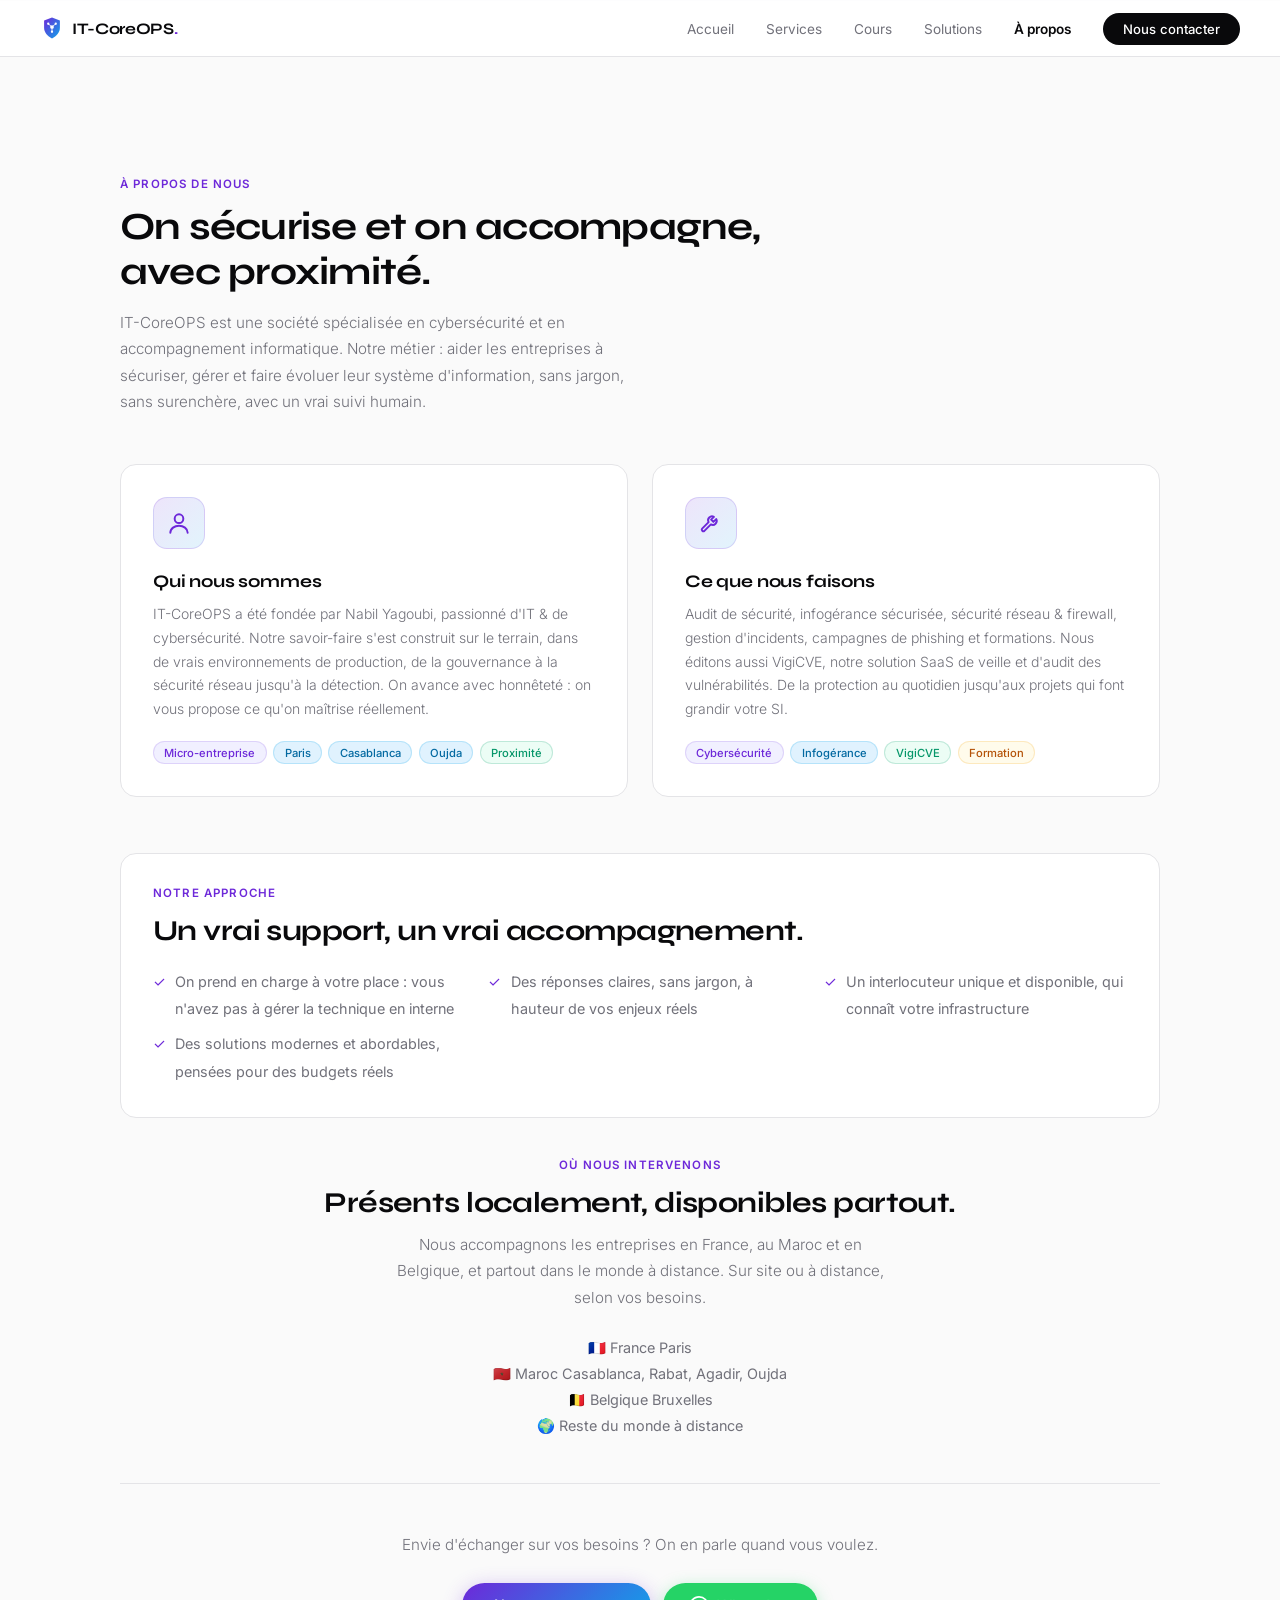
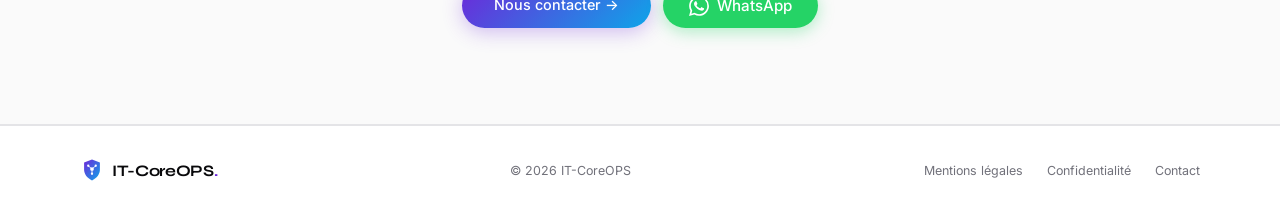
==== a-propos.html @ ca96efc7 "Icônes SVG cohérentes sur Services, Cours et À propos (fin des emojis) Co-Authored-By: Claude Opus 4" ====
<!DOCTYPE html>
<html lang="fr">
<head>
  <meta charset="UTF-8" />
  <meta name="viewport" content="width=device-width, initial-scale=1.0" />
  <title>À propos : qui sommes-nous | IT-CoreOPS</title>
  <meta name="description" content="IT-CoreOPS : société de cybersécurité et d'accompagnement IT fondée par Nabil Yagoubi. Audit, infogérance, sécurité réseau, VigiCVE et formations, en France, au Maroc et partout dans le monde." />
    <link rel="icon" type="image/svg+xml" href="favicon.svg" />
  <link rel="canonical" href="https://it-coreops.com/a-propos.html" />
  <meta name="robots" content="index, follow" />
  <meta property="og:type" content="website" />
  <meta property="og:site_name" content="IT-CoreOPS" />
  <meta property="og:locale" content="fr_FR" />
  <meta property="og:url" content="https://it-coreops.com/a-propos.html" />
  <meta property="og:title" content="À propos : qui sommes-nous | IT-CoreOPS" />
  <meta property="og:description" content="Société de cybersécurité et d'accompagnement IT : audit, infogérance, sécurité réseau, VigiCVE et formations. Un vrai support, avec proximité." />
  <meta property="og:image" content="https://it-coreops.com/og-image.png" />
  <meta property="og:image:width" content="1200" />
  <meta property="og:image:height" content="630" />
  <meta name="twitter:card" content="summary_large_image" />
  <meta name="twitter:title" content="À propos : qui sommes-nous | IT-CoreOPS" />
  <meta name="twitter:description" content="Société de cybersécurité et d'accompagnement IT : audit, infogérance, sécurité réseau, VigiCVE et formations. Un vrai support, avec proximité." />
  <meta name="twitter:image" content="https://it-coreops.com/og-image.png" />
  <link rel="preconnect" href="https://fonts.googleapis.com" />
  <link rel="preconnect" href="https://fonts.gstatic.com" crossorigin />
  <link href="https://fonts.googleapis.com/css2?family=Syne:wght@600;700;800&family=Inter:ital,wght@0,300;0,400;0,500;0,600;1,300&display=swap" rel="stylesheet" />
  <style>
    *, *::before, *::after { box-sizing: border-box; margin: 0; padding: 0; }

    :root {
      --white: #FFFFFF;
      --black: #09090B;
      --violet: #6D28D9;
      --violet-l: #7C3AED;
      --sky: #0EA5E9;
      --lavender: #F1F0FF;
      --surface: #FAFAFA;
      --border: #E4E4E7;
      --muted: #71717A;
      --dark: #18181B;
      --grad: linear-gradient(135deg, #6D28D9 0%, #0EA5E9 100%);
      --syne: 'Syne', sans-serif;
      --inter: 'Inter', sans-serif;
    }

    html { scroll-behavior: smooth; }

    body {
      font-family: var(--inter);
      background: var(--white);
      color: var(--black);
      overflow-x: hidden;
    }

    /* ─── NAV ─── */
    nav {
      position: fixed; top: 0; left: 0; right: 0; z-index: 100;
      display: flex; align-items: center; justify-content: space-between;
      padding: 1rem 2.5rem;
      background: rgba(255,255,255,0.88);
      backdrop-filter: blur(16px);
      border-bottom: 1px solid var(--border);
    }
    .logo {
      font-family: var(--syne); font-size: 1rem; font-weight: 700;
      color: var(--black); letter-spacing: -0.02em; text-decoration: none;
    }
    .logo-dot { color: var(--violet); }
    .nav-links { list-style: none; display: flex; align-items: center; gap: 2rem; }
    .nav-links a {
      font-size: 0.85rem; color: var(--muted); text-decoration: none; transition: color .2s;
    }
    .nav-links a:hover { color: var(--black); }
    .nav-btn {
      font-size: 0.82rem !important; font-weight: 500 !important;
      color: var(--white) !important; background: var(--black);
      padding: .5rem 1.25rem; border-radius: 100px; transition: opacity .2s !important;
    }
    .nav-btn:hover { opacity: .75; }

    /* ─── HERO ─── */
    .hero {
      position: relative; min-height: 100vh;
      display: flex; flex-direction: column;
      align-items: center; justify-content: center;
      text-align: center;
      padding: 9rem 2rem 5rem;
      overflow: hidden;
    }
    .blob {
      position: absolute; border-radius: 50%;
      filter: blur(90px); opacity: .10; pointer-events: none;
    }
    .blob-1 { width:650px;height:650px;background:var(--violet);top:-120px;left:-160px;animation:d1 20s ease-in-out infinite alternate; }
    .blob-2 { width:500px;height:500px;background:var(--sky);bottom:-80px;right:-100px;animation:d2 24s ease-in-out infinite alternate; }
    @keyframes d1 { to { transform:translate(60px,40px); } }
    @keyframes d2 { to { transform:translate(-50px,-30px); } }

    .hero-tag {
      display: inline-flex; align-items: center; gap: .45rem;
      font-size: .78rem; font-weight: 500; color: var(--violet);
      background: var(--lavender); border: 1px solid rgba(109,40,217,.2);
      padding: .3rem .9rem; border-radius: 100px; margin-bottom: 2rem;
    }
    .tag-dot {
      width:6px;height:6px;border-radius:50%;background:var(--violet);
      animation: pulse 2s ease-in-out infinite;
    }
    @keyframes pulse { 0%,100%{transform:scale(1);opacity:1} 50%{transform:scale(.7);opacity:.5} }

    .hero h1 {
      font-family: var(--syne);
      font-size: clamp(2.6rem, 6vw, 5.2rem);
      font-weight: 800; line-height: 1.07; letter-spacing: -.035em;
      max-width: 900px; margin-bottom: 1.5rem;
    }
    .g { background: var(--grad); -webkit-background-clip:text; -webkit-text-fill-color:transparent; background-clip:text; }

    .hero-sub {
      font-size: 1.1rem; color: var(--muted); max-width: 54ch;
      line-height: 1.75; font-weight: 300; margin-bottom: 2.5rem;
    }
    .hero-actions { display:flex; gap:1rem; justify-content:center; flex-wrap:wrap; margin-bottom:3.5rem; }

    .btn-g {
      font-size:.9rem; font-weight:500; padding:.85rem 2rem;
      background:var(--grad); color:var(--white); border:none;
      border-radius:100px; text-decoration:none; cursor:pointer;
      transition:opacity .2s, transform .2s;
      box-shadow:0 4px 20px rgba(109,40,217,.3);
    }
    .btn-g:hover { opacity:.88; transform:translateY(-1px); }

    .btn-out {
      font-size:.9rem; font-weight:400; padding:.85rem 2rem;
      background:transparent; color:var(--black);
      border:1.5px solid var(--border); border-radius:100px;
      text-decoration:none; transition:border-color .2s, background .2s;
    }
    .btn-out:hover { border-color:#A1A1AA; background:var(--surface); }

    .flags {
      display:flex; gap:1.5rem; justify-content:center; flex-wrap:wrap;
      font-size:.82rem; color:var(--muted);
    }
    .flag-item { display:flex; align-items:center; gap:.4rem; }
    .flag-sep { color:var(--border); }

    /* ─── SECTION SHARED ─── */
    .section { max-width:1120px; margin:0 auto; padding:6rem 2.5rem; }
    .eyebrow {
      font-size:.72rem; font-weight:600; letter-spacing:.1em;
      text-transform:uppercase; color:var(--violet); margin-bottom:.9rem;
    }
    .section-h {
      font-family:var(--syne); font-size:clamp(1.8rem,3vw,2.6rem);
      font-weight:700; letter-spacing:-.02em; line-height:1.15; margin-bottom:1rem;
    }
    .section-sub {
      color:var(--muted); font-size:.95rem; line-height:1.75;
      font-weight:300; max-width:56ch; margin-bottom:3rem;
    }

    /* ─── SERVICES ─── */
    .services-bg { background:var(--surface); border-top:1px solid var(--border); border-bottom:1px solid var(--border); }

    .services-grid {
      display:grid; grid-template-columns:repeat(2,1fr); gap:1.5rem;
    }
    .scard {
      background:var(--white); border:1.5px solid var(--border);
      border-radius:16px; padding:2rem;
      transition:border-color .2s, box-shadow .2s, transform .2s;
      position:relative; overflow:hidden;
    }
    .scard::before {
      content:''; position:absolute; top:0;left:0;right:0; height:3px;
      background:var(--grad); transform:scaleX(0); transform-origin:left;
      transition:transform .3s ease;
    }
    .scard:hover { border-color:rgba(109,40,217,.25); box-shadow:0 8px 30px rgba(109,40,217,.07); transform:translateY(-3px); }
    .scard:hover::before { transform:scaleX(1); }

    .scard-icon { font-size:1.6rem; margin-bottom:1.25rem; }
    .scard-title { font-family:var(--syne); font-size:1.1rem; font-weight:700; margin-bottom:.65rem; letter-spacing:-.01em; }
    .scard-desc { font-size:.875rem; color:var(--muted); line-height:1.7; font-weight:300; margin-bottom:1.25rem; }
    .tag-row { display:flex; flex-wrap:wrap; gap:.4rem; }
    .stag {
      font-size:.7rem; font-weight:500; padding:.22rem .65rem;
      background:var(--lavender); color:var(--violet);
      border-radius:100px; border:1px solid rgba(109,40,217,.15);
    }
    .stag-sky { background:#E0F2FE; color:#0369A1; border-color:rgba(14,165,233,.2); }
    .stag-green { background:#ECFDF5; color:#059669; border-color:rgba(5,150,105,.2); }
    .stag-amber { background:#FFFBEB; color:#B45309; border-color:rgba(245,158,11,.2); }

    /* ─── IA ─── */
    .ia-bg { background:var(--black); color:var(--white); }

    .ia-inner {
      max-width:1120px; margin:0 auto; padding:6rem 2.5rem;
      display:grid; grid-template-columns:1fr 1fr; gap:5rem; align-items:center;
    }
    .ia-inner .eyebrow { color:var(--sky); }
    .ia-inner .section-h { color:var(--white); }
    .ia-inner .section-sub { color:#A1A1AA; margin-bottom:2rem; }

    .ia-pills { display:flex; flex-direction:column; gap:.75rem; }
    .ia-pill {
      display:flex; align-items:flex-start; gap:.9rem;
      background:#111113; border:1px solid #27272A;
      border-radius:12px; padding:1rem 1.25rem;
      transition:border-color .2s;
    }
    .ia-pill:hover { border-color:#3F3F46; }
    .ia-pill-icon { font-size:1.1rem; flex-shrink:0; margin-top:.1rem; }
    .ia-pill-title { font-weight:500; font-size:.88rem; margin-bottom:.2rem; }
    .ia-pill-desc { font-size:.8rem; color:#71717A; line-height:1.6; }

    .ia-visual {
      background:#0D0D0F; border:1px solid #27272A;
      border-radius:16px; padding:1.5rem; position:relative; overflow:hidden;
    }
    .ia-visual::before {
      content:''; position:absolute;
      top:-60px; right:-60px; width:200px; height:200px;
      background:radial-gradient(circle, rgba(109,40,217,.3) 0%, transparent 70%);
    }
    .ia-bar { margin-bottom:1rem; }
    .ia-bar-label {
      display:flex; justify-content:space-between;
      font-size:.72rem; color:#71717A; margin-bottom:.4rem;
    }
    .ia-bar-label span:last-child { color:var(--sky); }
    .bar-track { height:5px; background:#27272A; border-radius:3px; overflow:hidden; }
    .bar-fill { height:100%; border-radius:3px; background:var(--grad); }
    .ia-stat-grid { display:grid; grid-template-columns:1fr 1fr; gap:.75rem; margin-top:1.5rem; }
    .ia-stat {
      background:#111113; border:1px solid #27272A;
      border-radius:10px; padding:.9rem 1rem; text-align:center;
    }
    .ia-stat-val {
      font-family:var(--syne); font-size:1.4rem; font-weight:700;
      background:var(--grad); -webkit-background-clip:text;
      -webkit-text-fill-color:transparent; background-clip:text;
    }
    .ia-stat-label { font-size:.72rem; color:#71717A; margin-top:.2rem; }

    /* ─── RÉALISATIONS ─── */
    .projects-grid { display:grid; grid-template-columns:repeat(3,1fr); gap:1.5rem; }

    .pcard {
      border:1.5px solid var(--border); border-radius:16px;
      overflow:hidden; transition:transform .2s, box-shadow .2s;
      background:var(--white);
    }
    .pcard:hover { transform:translateY(-4px); box-shadow:0 12px 40px rgba(0,0,0,.08); }

    .pcard-header {
      padding:1.75rem 1.75rem 1rem;
      display:flex; align-items:flex-start; justify-content:space-between;
    }
    .pcard-logo {
      width:44px; height:44px; border-radius:10px;
      display:flex; align-items:center; justify-content:center;
      font-size:1.2rem; font-weight:700; font-family:var(--syne);
    }
    .logo-vigicve { background:var(--grad); color:var(--white); }
    .logo-soon { background:var(--surface); color:var(--muted); font-size:.8rem; }

    .pcard-badge {
      font-size:.65rem; font-weight:600; letter-spacing:.05em;
      padding:.22rem .65rem; border-radius:100px; text-transform:uppercase;
    }
    .badge-live { background:#ECFDF5; color:#059669; border:1px solid rgba(5,150,105,.2); }
    .badge-soon { background:var(--surface); color:var(--muted); border:1px solid var(--border); }

    .pcard-body { padding:0 1.75rem 1.75rem; }
    .pcard-title { font-family:var(--syne); font-size:1.1rem; font-weight:700; margin-bottom:.5rem; letter-spacing:-.01em; }
    .pcard-desc { font-size:.85rem; color:var(--muted); line-height:1.7; font-weight:300; margin-bottom:1.25rem; }
    .pcard-tags { display:flex; flex-wrap:wrap; gap:.4rem; }

    .pcard-link {
      display:inline-flex; align-items:center; gap:.35rem;
      font-size:.82rem; font-weight:500; color:var(--violet);
      text-decoration:none; margin-top:1.25rem;
      transition:gap .2s;
    }
    .pcard-link:hover { gap:.6rem; }

    /* ─── CTA ─── */
    .cta-section { padding:7rem 2.5rem; text-align:center; }
    .cta-inner { max-width:580px; margin:0 auto; }
    .cta-inner .section-h { margin-bottom:1rem; }
    .cta-inner p { color:var(--muted); font-size:1rem; line-height:1.7; font-weight:300; margin-bottom:2.5rem; }
    .cta-email {
      display:inline-block; font-size:1rem; font-weight:500;
      color:var(--white); background:var(--black);
      padding:1rem 2.5rem; border-radius:100px; text-decoration:none;
      transition:opacity .2s, transform .2s;
      box-shadow:0 4px 24px rgba(0,0,0,.12);
    }
    .cta-email:hover { opacity:.82; transform:translateY(-2px); }
    .cta-note { margin-top:1rem; font-size:.78rem; color:var(--muted); }

    /* ─── FOOTER ─── */
    footer { border-top:1px solid var(--border); padding:2rem 2.5rem; }
    .footer-inner {
      max-width:1120px; margin:0 auto;
      display:flex; justify-content:space-between; align-items:center;
    }
    .footer-copy { font-size:.78rem; color:var(--muted); }
    .footer-right { display:flex; gap:1.5rem; }
    .footer-link { font-size:.78rem; color:var(--muted); text-decoration:none; transition:color .2s; }
    .footer-link:hover { color:var(--black); }

    /* ─── RESPONSIVE ─── */
    @media (max-width:960px) {
      .nav-links { display:none; }
      .services-grid { grid-template-columns:1fr; }
      .ia-inner { grid-template-columns:1fr; gap:3rem; }
      .projects-grid { grid-template-columns:1fr; }
    }
    @media (prefers-reduced-motion:reduce) {
      .blob,.tag-dot { animation:none; }
      .btn-g:hover,.cta-email:hover,.pcard:hover,.scard:hover { transform:none; }
    }
  </style>
  <link rel="stylesheet" href="ui.css" />
</head>
<body>

<!-- NAV -->
<nav>
  <a href="index.html" class="logo" style="display:inline-flex;align-items:center;gap:.5rem"><img src="logo.svg" alt="" width="24" height="24" style="display:block"/><span>IT-CoreOPS<span class="logo-dot">.</span></span></a>
  <ul class="nav-links">
    <li><a href="index.html">Accueil</a></li>
    <li><a href="services.html">Services</a></li>
    <li><a href="cours.html">Cours</a></li>
    <li><a href="solutions.html">Solutions</a></li>
    <li><a href="a-propos.html" class="active" style="color:var(--black);font-weight:600">À propos</a></li>
    <li><a href="index.html#contact" class="nav-btn">Nous contacter</a></li>
  </ul>
</nav>

<div class="services-bg" id="apropos" style="padding-top:5rem;min-height:calc(100vh - 200px)">
  <div class="section">
    <div class="eyebrow">À propos de nous</div>
    <h1 class="section-h">On sécurise et on accompagne,<br/>avec proximité.</h1>
    <p class="section-sub">
      IT-CoreOPS est une société spécialisée en cybersécurité et en accompagnement informatique. Notre métier : aider les entreprises à sécuriser, gérer et faire évoluer leur système d'information, sans jargon, sans surenchère, avec un vrai suivi humain.
    </p>

    <div class="services-grid">
      <div class="scard">
        <div class="scard-icon"><svg viewBox="0 0 24 24"><circle cx="12" cy="8" r="4"/><path d="M4 21c0-4 4-6.5 8-6.5s8 2.5 8 6.5"/></svg></div>
        <div class="scard-title">Qui nous sommes</div>
        <div class="scard-desc">IT-CoreOPS a été fondée par Nabil Yagoubi, passionné d'IT &amp; de cybersécurité. Notre savoir-faire s'est construit sur le terrain, dans de vrais environnements de production, de la gouvernance à la sécurité réseau jusqu'à la détection. On avance avec honnêteté : on vous propose ce qu'on maîtrise réellement.</div>
        <div class="tag-row">
          <span class="stag">Micro-entreprise</span>
          <span class="stag stag-sky">Paris</span>
          <span class="stag stag-sky">Casablanca</span>
          <span class="stag stag-sky">Oujda</span>
          <span class="stag stag-green">Proximité</span>
        </div>
      </div>

      <div class="scard">
        <div class="scard-icon"><svg viewBox="0 0 24 24"><path d="M14.7 6.3a3.6 3.6 0 0 0-4.9 4.9l-6 6a1.5 1.5 0 0 0 2.1 2.1l6-6a3.6 3.6 0 0 0 4.9-4.9l-2.6 2.6-2.1-2.1 2.6-2.6z"/></svg></div>
        <div class="scard-title">Ce que nous faisons</div>
        <div class="scard-desc">Audit de sécurité, infogérance sécurisée, sécurité réseau &amp; firewall, gestion d'incidents, campagnes de phishing et formations. Nous éditons aussi VigiCVE, notre solution SaaS de veille et d'audit des vulnérabilités. De la protection au quotidien jusqu'aux projets qui font grandir votre SI.</div>
        <div class="tag-row">
          <span class="stag">Cybersécurité</span>
          <span class="stag stag-sky">Infogérance</span>
          <span class="stag stag-green">VigiCVE</span>
          <span class="stag stag-amber">Formation</span>
        </div>
      </div>
    </div>

    <div style="margin-top:3.5rem;padding:2rem;border:1.5px solid var(--border);border-radius:16px;background:var(--white)">
      <div class="eyebrow">Notre approche</div>
      <h2 class="section-h" style="font-size:clamp(1.4rem,2.4vw,1.8rem);margin-bottom:1.25rem">Un vrai support, un vrai accompagnement.</h2>
      <ul style="list-style:none;margin:0;padding:0;display:grid;grid-template-columns:repeat(auto-fit,minmax(240px,1fr));gap:.5rem 2rem">
        <li style="position:relative;padding-left:1.4rem;font-size:.9rem;color:var(--muted);line-height:1.9"><span style="position:absolute;left:0;color:var(--violet)">✓</span>On prend en charge à votre place : vous n'avez pas à gérer la technique en interne</li>
        <li style="position:relative;padding-left:1.4rem;font-size:.9rem;color:var(--muted);line-height:1.9"><span style="position:absolute;left:0;color:var(--violet)">✓</span>Des réponses claires, sans jargon, à hauteur de vos enjeux réels</li>
        <li style="position:relative;padding-left:1.4rem;font-size:.9rem;color:var(--muted);line-height:1.9"><span style="position:absolute;left:0;color:var(--violet)">✓</span>Un interlocuteur unique et disponible, qui connaît votre infrastructure</li>
        <li style="position:relative;padding-left:1.4rem;font-size:.9rem;color:var(--muted);line-height:1.9"><span style="position:absolute;left:0;color:var(--violet)">✓</span>Des solutions modernes et abordables, pensées pour des budgets réels</li>
      </ul>
    </div>

    <div style="margin-top:2.5rem;text-align:center">
      <div class="eyebrow">Où nous intervenons</div>
      <h2 class="section-h" style="font-size:clamp(1.4rem,2.4vw,1.8rem);margin-bottom:.75rem">Présents localement, disponibles partout.</h2>
      <p class="section-sub" style="margin:0 auto 1.75rem">Nous accompagnons les entreprises en France, au Maroc et en Belgique, et partout dans le monde à distance. Sur site ou à distance, selon vos besoins.</p>
      <div style="display:flex;flex-direction:column;align-items:center;gap:.5rem;font-size:.9rem;color:var(--muted)">
        <div>🇫🇷 France Paris</div>
        <div>🇲🇦 Maroc Casablanca, Rabat, Agadir, Oujda</div>
        <div>🇧🇪 Belgique Bruxelles</div>
        <div>🌍 Reste du monde à distance</div>
      </div>
    </div>

    <div style="margin-top:3rem;text-align:center;border-top:1px solid var(--border);padding-top:3rem">
      <p class="section-sub" style="margin:0 auto 1.5rem">Envie d'échanger sur vos besoins ? On en parle quand vous voulez.</p>
      <div style="display:flex;gap:.75rem;justify-content:center;flex-wrap:wrap">
        <a href="index.html#contact" class="btn-g" style="display:inline-block">Nous contacter →</a>
        <a href="https://wa.me/33658920163?text=Bonjour%20IT-CoreOPS%2C%20je%20souhaite%20%C3%A9changer%20avec%20vous." target="_blank" rel="noopener" style="display:inline-flex;align-items:center;gap:.55rem;background:#25D366;color:#fff;font-weight:500;font-size:.95rem;padding:.8rem 1.6rem;border-radius:100px;text-decoration:none;box-shadow:0 4px 16px rgba(37,211,102,.35)">
          <svg role="img" viewBox="0 0 24 24" width="20" height="20" fill="#fff" aria-hidden="true"><path d="M17.472 14.382c-.297-.149-1.758-.867-2.03-.967-.273-.099-.471-.148-.67.15-.197.297-.767.966-.94 1.164-.173.199-.347.223-.644.075-.297-.15-1.255-.463-2.39-1.475-.883-.788-1.48-1.761-1.653-2.059-.173-.297-.018-.458.13-.606.134-.133.297-.347.446-.52.149-.174.198-.298.298-.497.099-.198.05-.371-.025-.52-.075-.149-.669-1.612-.916-2.207-.242-.579-.487-.5-.669-.51-.173-.008-.371-.01-.57-.01-.198 0-.52.074-.792.372-.272.297-1.04 1.016-1.04 2.479 0 1.462 1.065 2.875 1.213 3.074.149.198 2.096 3.2 5.077 4.487.71.306 1.263.489 1.694.625.712.227 1.36.195 1.871.118.571-.085 1.758-.719 2.006-1.413.248-.694.248-1.289.173-1.413-.074-.124-.272-.198-.57-.347m-5.421 7.403h-.004a9.87 9.87 0 01-5.031-1.378l-.361-.214-3.741.982.998-3.648-.235-.374a9.86 9.86 0 01-1.51-5.26c.001-5.45 4.436-9.884 9.888-9.884 2.64 0 5.122 1.03 6.988 2.898a9.825 9.825 0 012.893 6.994c-.003 5.45-4.437 9.884-9.885 9.884m8.413-18.297A11.815 11.815 0 0012.05 0C5.495 0 .16 5.335.157 11.892c0 2.096.547 4.142 1.588 5.945L.057 24l6.305-1.654a11.882 11.882 0 005.683 1.448h.005c6.554 0 11.89-5.335 11.893-11.893a11.821 11.821 0 00-3.48-8.413z"/></svg>
          WhatsApp
        </a>
      </div>
    </div>
  </div>
</div>

<!-- FOOTER -->
<footer>
  <div class="footer-inner">
    <a href="index.html" class="logo" style="display:inline-flex;align-items:center;gap:.5rem"><img src="logo.svg" alt="" width="24" height="24" style="display:block"/><span>IT-CoreOPS<span class="logo-dot">.</span></span></a>
    <div class="footer-copy">© 2026 IT-CoreOPS</div>
    <div class="footer-right">
      <a href="mentions-legales.html" class="footer-link">Mentions légales</a>
      <a href="confidentialite.html" class="footer-link">Confidentialité</a>
      <a href="mailto:nabil.yagoubi@it-coreops.com" class="footer-link">Contact</a>
    </div>
  </div>
</footer>


<script src="anim.js" defer></script>
<script src="nav.js" defer></script>
</body>
</html>
---- ui.css ----
/* ==========================================================================
   IT-CoreOPS — couche de finition UI/UX
   Chargée APRÈS les styles inline de chaque page (elle peut donc les affiner).
   Additive et sûre : n'introduit aucun contenu, seulement de la finition.
   ========================================================================== */

/* Défilement fluide pour les ancres (#contact, #devis…) */
html { scroll-behavior: smooth; }

/* Sélection de texte aux couleurs de la marque */
::selection { background: rgba(109, 40, 217, .16); }

/* --- Icônes de carte : pastille en dégradé + icône SVG (pas d'emoji) --- */
.scard-icon {
  width: 52px; height: 52px; border-radius: 14px;
  display: inline-flex; align-items: center; justify-content: center;
  font-size: 1.5rem; line-height: 1; margin-bottom: 1.35rem;
  background: linear-gradient(135deg, rgba(109, 40, 217, .12), rgba(14, 165, 233, .12));
  border: 1px solid rgba(109, 40, 217, .16);
  transition: transform .25s ease, box-shadow .25s ease;
}
.scard-icon svg {
  width: 26px; height: 26px; fill: none; stroke: #6D28D9;
  stroke-width: 1.8; stroke-linecap: round; stroke-linejoin: round;
}
.scard:hover .scard-icon {
  transform: translateY(-2px) scale(1.04);
  box-shadow: 0 8px 20px rgba(109, 40, 217, .14);
}

/* --- Cartes : transitions plus douces et homogènes --- */
.scard, .pcard { transition: border-color .25s ease, box-shadow .25s ease, transform .25s ease; }

/* --- Boutons : interaction plus vivante --- */
.btn-g, .cta-email { transition: transform .2s ease, box-shadow .2s ease, opacity .2s ease; }
.btn-g:hover, .cta-email:hover { box-shadow: 0 10px 30px rgba(109, 40, 217, .32); }
.btn-out { transition: border-color .2s ease, background .2s ease, transform .2s ease; }
.btn-out:hover { transform: translateY(-1px); }

/* --- Liens de navigation : soulignement animé au survol --- */
.nav-links a:not(.nav-btn) { position: relative; }
.nav-links a:not(.nav-btn)::after {
  content: ''; position: absolute; left: 0; right: 100%; bottom: -5px;
  height: 2px; background: var(--grad); border-radius: 2px;
  transition: right .25s ease;
}
.nav-links a:not(.nav-btn):hover::after { right: 0; }

/* --- Accessibilité : focus clavier visible et cohérent --- */
a:focus-visible, button:focus-visible,
input:focus-visible, select:focus-visible, textarea:focus-visible {
  outline: 2px solid var(--violet); outline-offset: 3px; border-radius: 6px;
}

/* --- Tags : légère montée au survol de la carte --- */
.stag { transition: transform .2s ease; }
.scard:hover .stag { transform: translateY(-1px); }

/* --- Menu mobile (hamburger) : la nav ne doit jamais disparaître --- */
.nav-toggle { display: none; }
@media (max-width: 960px) {
  .nav-toggle {
    display: inline-flex; align-items: center; justify-content: center;
    width: 44px; height: 44px; padding: 0;
    background: var(--white); color: var(--black);
    border: 1px solid var(--border); border-radius: 10px; cursor: pointer;
  }
  nav .nav-links {
    display: none; position: absolute; top: 100%; left: 0; right: 0;
    flex-direction: column; align-items: stretch; gap: 0;
    background: rgba(255, 255, 255, .98); backdrop-filter: blur(16px);
    border-bottom: 1px solid var(--border);
    padding: .5rem 1.5rem 1.25rem; box-shadow: 0 14px 30px rgba(0, 0, 0, .06);
  }
  nav .nav-links.open { display: flex; }
  nav .nav-links li { width: 100%; }
  nav .nav-links a { display: block; padding: .95rem .25rem; font-size: 1rem; }
  nav .nav-links a::after { display: none; }
  nav .nav-links a.nav-btn { text-align: center; margin-top: .6rem; padding: .85rem; }
}

/* --- Respect de prefers-reduced-motion --- */
@media (prefers-reduced-motion: reduce) {
  html { scroll-behavior: auto; }
  .scard:hover .scard-icon,
  .btn-out:hover,
  .scard:hover .stag { transform: none; }
}
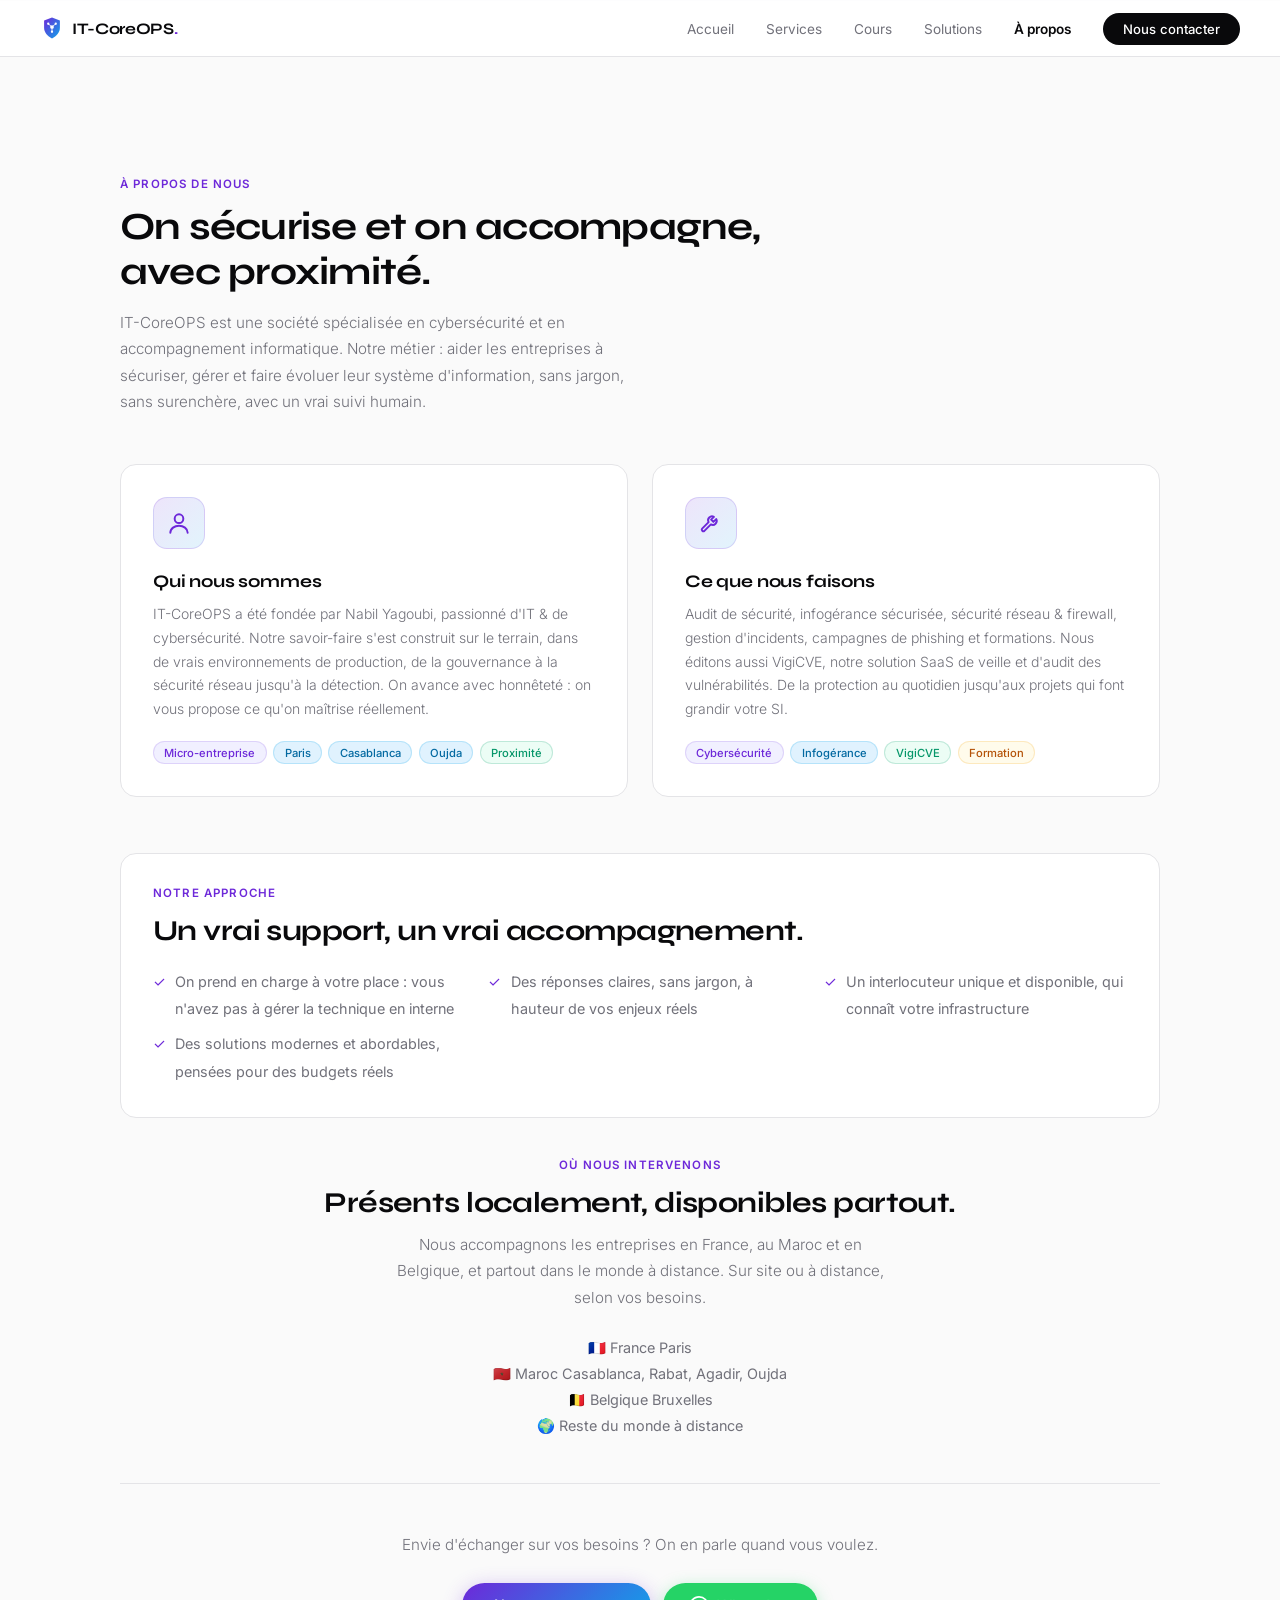
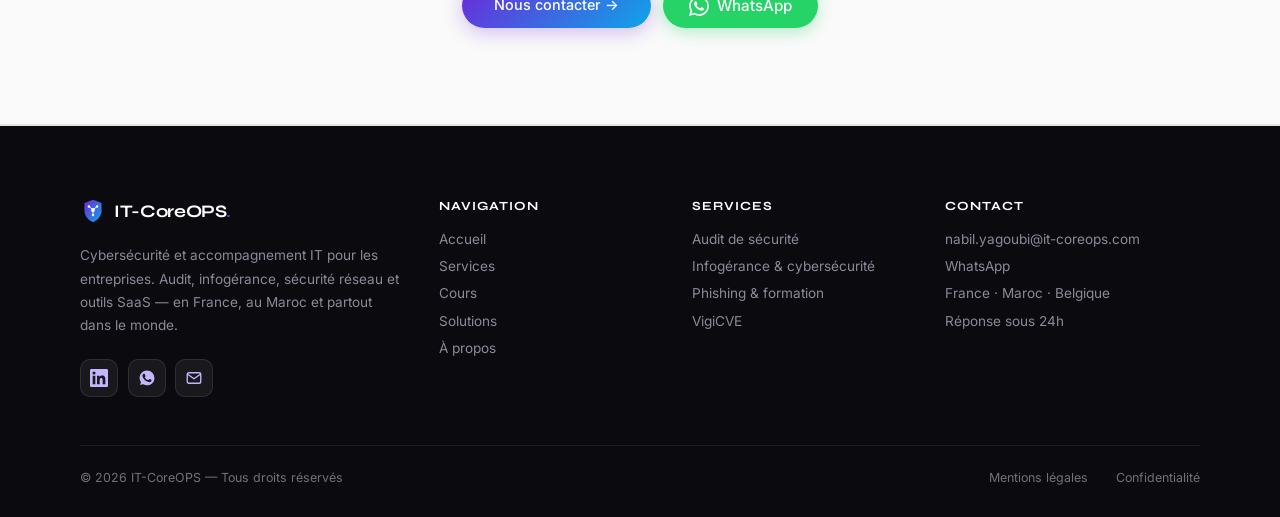
==== commit f72adf85: "Refonte premium : hero sombre animé sur l'accueil + footer riche sur tout le site - Hero d'accueil e" ====
--- a/a-propos.html
+++ b/a-propos.html
@@ -326,7 +326,7 @@
       .btn-g:hover,.cta-email:hover,.pcard:hover,.scard:hover { transform:none; }
     }
   </style>
-  <link rel="stylesheet" href="ui.css" />
+  <link rel="stylesheet" href="ui.css?v=3" />
 </head>
 <body>
 
@@ -353,7 +353,7 @@
 
     <div class="services-grid">
       <div class="scard">
-        <div class="scard-icon"><svg viewBox="0 0 24 24"><circle cx="12" cy="8" r="4"/><path d="M4 21c0-4 4-6.5 8-6.5s8 2.5 8 6.5"/></svg></div>
+        <div class="scard-icon"><svg viewBox="0 0 24 24" fill="none" stroke="#6D28D9" stroke-width="1.8" stroke-linecap="round" stroke-linejoin="round"><circle cx="12" cy="8" r="4"/><path d="M4 21c0-4 4-6.5 8-6.5s8 2.5 8 6.5"/></svg></div>
         <div class="scard-title">Qui nous sommes</div>
         <div class="scard-desc">IT-CoreOPS a été fondée par Nabil Yagoubi, passionné d'IT &amp; de cybersécurité. Notre savoir-faire s'est construit sur le terrain, dans de vrais environnements de production, de la gouvernance à la sécurité réseau jusqu'à la détection. On avance avec honnêteté : on vous propose ce qu'on maîtrise réellement.</div>
         <div class="tag-row">
@@ -366,7 +366,7 @@
       </div>
 
       <div class="scard">
-        <div class="scard-icon"><svg viewBox="0 0 24 24"><path d="M14.7 6.3a3.6 3.6 0 0 0-4.9 4.9l-6 6a1.5 1.5 0 0 0 2.1 2.1l6-6a3.6 3.6 0 0 0 4.9-4.9l-2.6 2.6-2.1-2.1 2.6-2.6z"/></svg></div>
+        <div class="scard-icon"><svg viewBox="0 0 24 24" fill="none" stroke="#6D28D9" stroke-width="1.8" stroke-linecap="round" stroke-linejoin="round"><path d="M14.7 6.3a3.6 3.6 0 0 0-4.9 4.9l-6 6a1.5 1.5 0 0 0 2.1 2.1l6-6a3.6 3.6 0 0 0 4.9-4.9l-2.6 2.6-2.1-2.1 2.6-2.6z"/></svg></div>
         <div class="scard-title">Ce que nous faisons</div>
         <div class="scard-desc">Audit de sécurité, infogérance sécurisée, sécurité réseau &amp; firewall, gestion d'incidents, campagnes de phishing et formations. Nous éditons aussi VigiCVE, notre solution SaaS de veille et d'audit des vulnérabilités. De la protection au quotidien jusqu'aux projets qui font grandir votre SI.</div>
         <div class="tag-row">
@@ -415,20 +415,57 @@
 </div>
 
 <!-- FOOTER -->
-<footer>
-  <div class="footer-inner">
-    <a href="index.html" class="logo" style="display:inline-flex;align-items:center;gap:.5rem"><img src="logo.svg" alt="" width="24" height="24" style="display:block"/><span>IT-CoreOPS<span class="logo-dot">.</span></span></a>
-    <div class="footer-copy">© 2026 IT-CoreOPS</div>
-    <div class="footer-right">
-      <a href="mentions-legales.html" class="footer-link">Mentions légales</a>
-      <a href="confidentialite.html" class="footer-link">Confidentialité</a>
-      <a href="mailto:nabil.yagoubi@it-coreops.com" class="footer-link">Contact</a>
+<footer class="footer-rich">
+  <div class="footer-cols">
+    <div class="footer-brand">
+      <a href="index.html" class="logo" style="display:inline-flex;align-items:center;gap:.5rem;font-size:1.1rem"><img src="logo.svg" alt="" width="26" height="26" style="display:block"/><span>IT-CoreOPS<span class="logo-dot">.</span></span></a>
+      <p>Cybersécurité et accompagnement IT pour les entreprises. Audit, infogérance, sécurité réseau et outils SaaS — en France, au Maroc et partout dans le monde.</p>
+      <div class="footer-social">
+        <a href="https://www.linkedin.com/company/vigi-cve/" target="_blank" rel="noopener" aria-label="LinkedIn">
+          <svg viewBox="0 0 24 24" fill="currentColor" aria-hidden="true"><path d="M20.45 20.45h-3.56v-5.57c0-1.33-.02-3.04-1.85-3.04-1.85 0-2.14 1.45-2.14 2.94v5.67H9.35V9h3.42v1.56h.05c.48-.9 1.64-1.85 3.37-1.85 3.6 0 4.27 2.37 4.27 5.45v6.29zM5.34 7.43a2.06 2.06 0 1 1 0-4.13 2.06 2.06 0 0 1 0 4.13zM7.12 20.45H3.55V9h3.57v11.45zM22.22 0H1.77C.79 0 0 .77 0 1.72v20.56C0 23.23.79 24 1.77 24h20.45c.98 0 1.78-.77 1.78-1.72V1.72C24 .77 23.2 0 22.22 0z"/></svg>
+        </a>
+        <a href="https://wa.me/33658920163?text=Bonjour%20IT-CoreOPS" target="_blank" rel="noopener" aria-label="WhatsApp">
+          <svg viewBox="0 0 24 24" fill="currentColor" aria-hidden="true"><path d="M17.472 14.382c-.297-.149-1.758-.867-2.03-.967-.273-.099-.471-.148-.67.15-.197.297-.767.966-.94 1.164-.173.199-.347.223-.644.075-.297-.15-1.255-.463-2.39-1.475-.883-.788-1.48-1.761-1.653-2.059-.173-.297-.018-.458.13-.606.134-.133.297-.347.446-.52.149-.174.198-.298.298-.497.099-.198.05-.371-.025-.52-.075-.149-.669-1.612-.916-2.207-.242-.579-.487-.5-.669-.51l-.57-.01c-.198 0-.52.074-.792.372-.272.297-1.04 1.016-1.04 2.479 0 1.462 1.065 2.875 1.213 3.074.149.198 2.096 3.2 5.077 4.487.71.306 1.263.489 1.694.625.712.227 1.36.195 1.871.118.571-.085 1.758-.719 2.006-1.413.248-.694.248-1.289.173-1.413-.074-.124-.272-.198-.57-.347M12.05 21.785h-.004a9.87 9.87 0 01-5.031-1.378l-.361-.214-3.741.982.998-3.648-.235-.374a9.86 9.86 0 01-1.51-5.26c.001-5.45 4.436-9.884 9.888-9.884 2.64 0 5.122 1.03 6.988 2.898a9.825 9.825 0 012.893 6.994c-.003 5.45-4.437 9.884-9.885 9.884"/></svg>
+        </a>
+        <a href="mailto:nabil.yagoubi@it-coreops.com" aria-label="Email">
+          <svg viewBox="0 0 24 24" fill="none" stroke="currentColor" stroke-width="1.8" stroke-linecap="round" stroke-linejoin="round" aria-hidden="true"><rect x="3" y="5" width="18" height="14" rx="2"/><path d="M3.5 7l8.5 6 8.5-6"/></svg>
+        </a>
+      </div>
+    </div>
+    <div class="footer-col">
+      <h4>Navigation</h4>
+      <a href="index.html">Accueil</a>
+      <a href="services.html">Services</a>
+      <a href="cours.html">Cours</a>
+      <a href="solutions.html">Solutions</a>
+      <a href="a-propos.html">À propos</a>
+    </div>
+    <div class="footer-col">
+      <h4>Services</h4>
+      <a href="services.html">Audit de sécurité</a>
+      <a href="services.html">Infogérance & cybersécurité</a>
+      <a href="services.html">Phishing & formation</a>
+      <a href="solutions.html">VigiCVE</a>
+    </div>
+    <div class="footer-col">
+      <h4>Contact</h4>
+      <a href="mailto:nabil.yagoubi@it-coreops.com">nabil.yagoubi@it-coreops.com</a>
+      <a href="https://wa.me/33658920163?text=Bonjour%20IT-CoreOPS" target="_blank" rel="noopener">WhatsApp</a>
+      <span>France · Maroc · Belgique</span>
+      <span>Réponse sous 24h</span>
+    </div>
+  </div>
+  <div class="footer-bottom">
+    <div>© 2026 IT-CoreOPS — Tous droits réservés</div>
+    <div>
+      <a href="mentions-legales.html">Mentions légales</a>
+      <a href="confidentialite.html">Confidentialité</a>
     </div>
   </div>
 </footer>
 
 
-<script src="anim.js" defer></script>
-<script src="nav.js" defer></script>
+<script src="anim.js?v=3" defer></script>
+<script src="nav.js?v=3" defer></script>
 </body>
 </html>
--- a/ui.css
+++ b/ui.css
@@ -86,3 +86,21 @@
   .btn-out:hover,
   .scard:hover .stag { transform: none; }
 }
+
+/* ─── FOOTER RICHE (partagé) ─── */
+.footer-rich { background:#0A0A0F; color:#A1A1AA; padding:4.5rem 2.5rem 2rem; }
+.footer-cols { max-width:1120px; margin:0 auto; display:grid; grid-template-columns:1.5fr 1fr 1fr 1.2fr; gap:2.5rem; }
+.footer-brand .logo { color:#fff; }
+.footer-brand p { font-size:.85rem; color:#8A8A98; line-height:1.7; margin-top:1rem; max-width:36ch; }
+.footer-social { display:flex; gap:.6rem; margin-top:1.4rem; }
+.footer-social a { width:38px; height:38px; border-radius:10px; display:inline-flex; align-items:center; justify-content:center; background:rgba(255,255,255,.06); border:1px solid rgba(255,255,255,.1); color:#C4B5FD; transition:background .2s, border-color .2s, transform .2s; }
+.footer-social a:hover { background:rgba(255,255,255,.12); border-color:rgba(255,255,255,.25); transform:translateY(-2px); }
+.footer-social svg { width:18px; height:18px; }
+.footer-col h4 { font-family:var(--syne); font-size:.78rem; font-weight:700; color:#fff; text-transform:uppercase; letter-spacing:.08em; margin-bottom:1.1rem; }
+.footer-col a, .footer-col span { display:block; font-size:.85rem; color:#8A8A98; text-decoration:none; margin-bottom:.7rem; transition:color .2s; }
+.footer-col a:hover { color:#fff; }
+.footer-bottom { max-width:1120px; margin:3rem auto 0; padding-top:1.5rem; border-top:1px solid rgba(255,255,255,.08); display:flex; justify-content:space-between; align-items:center; flex-wrap:wrap; gap:1rem; font-size:.78rem; color:#71717A; }
+.footer-bottom a { color:#71717A; text-decoration:none; margin-left:1.5rem; transition:color .2s; }
+.footer-bottom a:hover { color:#fff; }
+@media (max-width:820px) { .footer-cols { grid-template-columns:1fr 1fr; gap:2rem; } }
+@media (max-width:520px) { .footer-cols { grid-template-columns:1fr; } }
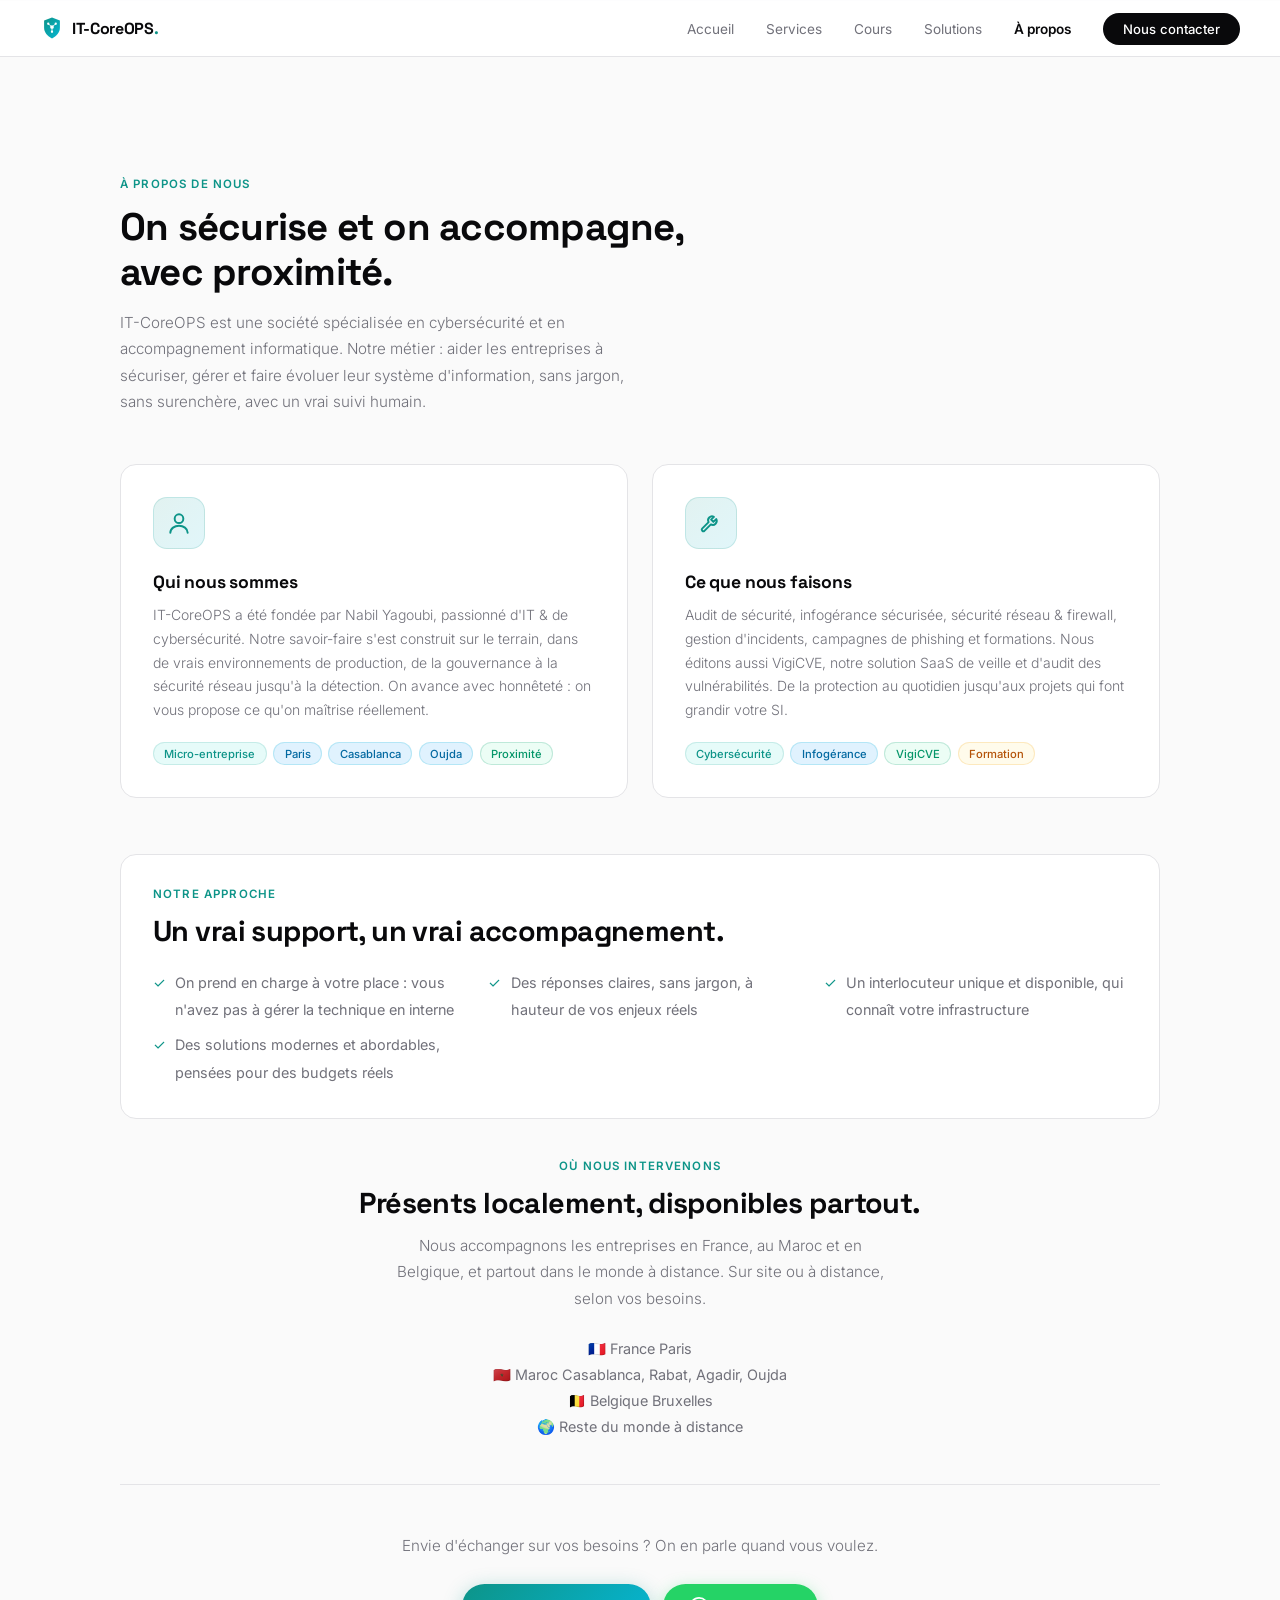
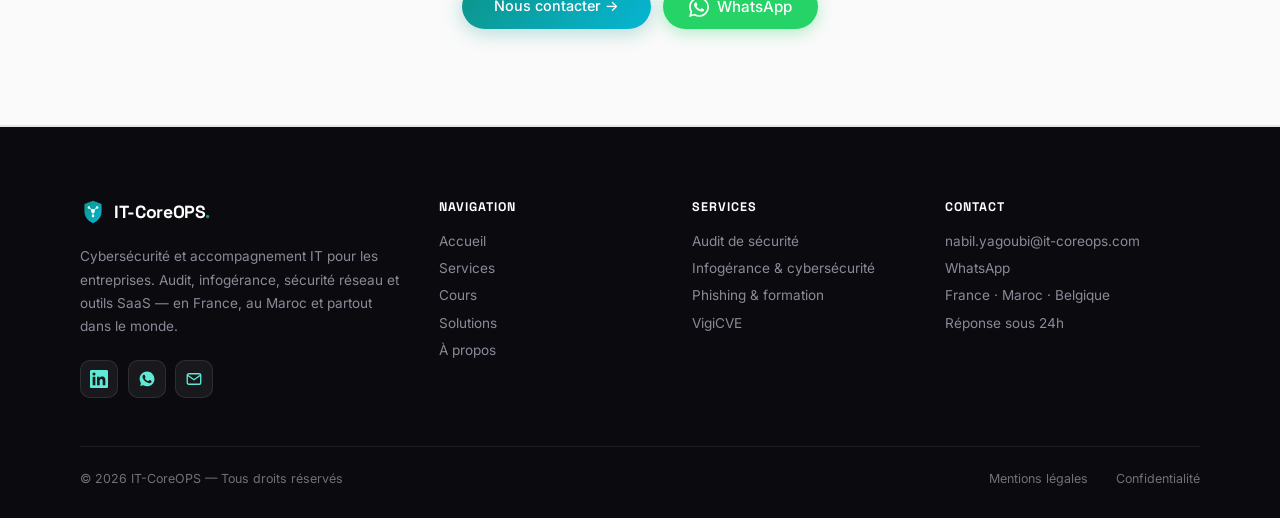
==== commit cd3624dc: "Nouvelle identité visuelle : palette teal/cyan + typo Space Grotesk Rebrand complet via les tokens d" ====
--- a/a-propos.html
+++ b/a-propos.html
@@ -23,23 +23,23 @@
   <meta name="twitter:image" content="https://it-coreops.com/og-image.png" />
   <link rel="preconnect" href="https://fonts.googleapis.com" />
   <link rel="preconnect" href="https://fonts.gstatic.com" crossorigin />
-  <link href="https://fonts.googleapis.com/css2?family=Syne:wght@600;700;800&family=Inter:ital,wght@0,300;0,400;0,500;0,600;1,300&display=swap" rel="stylesheet" />
+  <link href="https://fonts.googleapis.com/css2?family=Space+Grotesk:wght@500;600;700&family=Inter:ital,wght@0,300;0,400;0,500;0,600;1,300&display=swap" rel="stylesheet" />
   <style>
     *, *::before, *::after { box-sizing: border-box; margin: 0; padding: 0; }
 
     :root {
       --white: #FFFFFF;
       --black: #09090B;
-      --violet: #6D28D9;
-      --violet-l: #7C3AED;
-      --sky: #0EA5E9;
-      --lavender: #F1F0FF;
+      --violet: #0D9488;
+      --violet-l: #14B8A6;
+      --sky: #06B6D4;
+      --lavender: #E6FBF9;
       --surface: #FAFAFA;
       --border: #E4E4E7;
       --muted: #71717A;
       --dark: #18181B;
-      --grad: linear-gradient(135deg, #6D28D9 0%, #0EA5E9 100%);
-      --syne: 'Syne', sans-serif;
+      --grad: linear-gradient(135deg, #0D9488 0%, #06B6D4 100%);
+      --syne: 'Space Grotesk', sans-serif;
       --inter: 'Inter', sans-serif;
     }
 
@@ -99,7 +99,7 @@
     .hero-tag {
       display: inline-flex; align-items: center; gap: .45rem;
       font-size: .78rem; font-weight: 500; color: var(--violet);
-      background: var(--lavender); border: 1px solid rgba(109,40,217,.2);
+      background: var(--lavender); border: 1px solid rgba(13,148,136,.2);
       padding: .3rem .9rem; border-radius: 100px; margin-bottom: 2rem;
     }
     .tag-dot {
@@ -127,7 +127,7 @@
       background:var(--grad); color:var(--white); border:none;
       border-radius:100px; text-decoration:none; cursor:pointer;
       transition:opacity .2s, transform .2s;
-      box-shadow:0 4px 20px rgba(109,40,217,.3);
+      box-shadow:0 4px 20px rgba(13,148,136,.3);
     }
     .btn-g:hover { opacity:.88; transform:translateY(-1px); }
 
@@ -178,7 +178,7 @@
       background:var(--grad); transform:scaleX(0); transform-origin:left;
       transition:transform .3s ease;
     }
-    .scard:hover { border-color:rgba(109,40,217,.25); box-shadow:0 8px 30px rgba(109,40,217,.07); transform:translateY(-3px); }
+    .scard:hover { border-color:rgba(13,148,136,.25); box-shadow:0 8px 30px rgba(13,148,136,.07); transform:translateY(-3px); }
     .scard:hover::before { transform:scaleX(1); }
 
     .scard-icon { font-size:1.6rem; margin-bottom:1.25rem; }
@@ -188,9 +188,9 @@
     .stag {
       font-size:.7rem; font-weight:500; padding:.22rem .65rem;
       background:var(--lavender); color:var(--violet);
-      border-radius:100px; border:1px solid rgba(109,40,217,.15);
-    }
-    .stag-sky { background:#E0F2FE; color:#0369A1; border-color:rgba(14,165,233,.2); }
+      border-radius:100px; border:1px solid rgba(13,148,136,.15);
+    }
+    .stag-sky { background:#E0F2FE; color:#0369A1; border-color:rgba(6,182,212,.2); }
     .stag-green { background:#ECFDF5; color:#059669; border-color:rgba(5,150,105,.2); }
     .stag-amber { background:#FFFBEB; color:#B45309; border-color:rgba(245,158,11,.2); }
 
@@ -224,7 +224,7 @@
     .ia-visual::before {
       content:''; position:absolute;
       top:-60px; right:-60px; width:200px; height:200px;
-      background:radial-gradient(circle, rgba(109,40,217,.3) 0%, transparent 70%);
+      background:radial-gradient(circle, rgba(13,148,136,.3) 0%, transparent 70%);
     }
     .ia-bar { margin-bottom:1rem; }
     .ia-bar-label {
@@ -326,7 +326,7 @@
       .btn-g:hover,.cta-email:hover,.pcard:hover,.scard:hover { transform:none; }
     }
   </style>
-  <link rel="stylesheet" href="ui.css?v=3" />
+  <link rel="stylesheet" href="ui.css?v=4" />
 </head>
 <body>
 
@@ -353,7 +353,7 @@
 
     <div class="services-grid">
       <div class="scard">
-        <div class="scard-icon"><svg viewBox="0 0 24 24" fill="none" stroke="#6D28D9" stroke-width="1.8" stroke-linecap="round" stroke-linejoin="round"><circle cx="12" cy="8" r="4"/><path d="M4 21c0-4 4-6.5 8-6.5s8 2.5 8 6.5"/></svg></div>
+        <div class="scard-icon"><svg viewBox="0 0 24 24" fill="none" stroke="#0D9488" stroke-width="1.8" stroke-linecap="round" stroke-linejoin="round"><circle cx="12" cy="8" r="4"/><path d="M4 21c0-4 4-6.5 8-6.5s8 2.5 8 6.5"/></svg></div>
         <div class="scard-title">Qui nous sommes</div>
         <div class="scard-desc">IT-CoreOPS a été fondée par Nabil Yagoubi, passionné d'IT &amp; de cybersécurité. Notre savoir-faire s'est construit sur le terrain, dans de vrais environnements de production, de la gouvernance à la sécurité réseau jusqu'à la détection. On avance avec honnêteté : on vous propose ce qu'on maîtrise réellement.</div>
         <div class="tag-row">
@@ -366,7 +366,7 @@
       </div>
 
       <div class="scard">
-        <div class="scard-icon"><svg viewBox="0 0 24 24" fill="none" stroke="#6D28D9" stroke-width="1.8" stroke-linecap="round" stroke-linejoin="round"><path d="M14.7 6.3a3.6 3.6 0 0 0-4.9 4.9l-6 6a1.5 1.5 0 0 0 2.1 2.1l6-6a3.6 3.6 0 0 0 4.9-4.9l-2.6 2.6-2.1-2.1 2.6-2.6z"/></svg></div>
+        <div class="scard-icon"><svg viewBox="0 0 24 24" fill="none" stroke="#0D9488" stroke-width="1.8" stroke-linecap="round" stroke-linejoin="round"><path d="M14.7 6.3a3.6 3.6 0 0 0-4.9 4.9l-6 6a1.5 1.5 0 0 0 2.1 2.1l6-6a3.6 3.6 0 0 0 4.9-4.9l-2.6 2.6-2.1-2.1 2.6-2.6z"/></svg></div>
         <div class="scard-title">Ce que nous faisons</div>
         <div class="scard-desc">Audit de sécurité, infogérance sécurisée, sécurité réseau &amp; firewall, gestion d'incidents, campagnes de phishing et formations. Nous éditons aussi VigiCVE, notre solution SaaS de veille et d'audit des vulnérabilités. De la protection au quotidien jusqu'aux projets qui font grandir votre SI.</div>
         <div class="tag-row">
@@ -465,7 +465,7 @@
 </footer>
 
 
-<script src="anim.js?v=3" defer></script>
-<script src="nav.js?v=3" defer></script>
+<script src="anim.js?v=4" defer></script>
+<script src="nav.js?v=4" defer></script>
 </body>
 </html>
--- a/ui.css
+++ b/ui.css
@@ -8,24 +8,24 @@
 html { scroll-behavior: smooth; }
 
 /* Sélection de texte aux couleurs de la marque */
-::selection { background: rgba(109, 40, 217, .16); }
+::selection { background: rgba(13, 148, 136, .16); }
 
 /* --- Icônes de carte : pastille en dégradé + icône SVG (pas d'emoji) --- */
 .scard-icon {
   width: 52px; height: 52px; border-radius: 14px;
   display: inline-flex; align-items: center; justify-content: center;
   font-size: 1.5rem; line-height: 1; margin-bottom: 1.35rem;
-  background: linear-gradient(135deg, rgba(109, 40, 217, .12), rgba(14, 165, 233, .12));
-  border: 1px solid rgba(109, 40, 217, .16);
+  background: linear-gradient(135deg, rgba(13, 148, 136, .12), rgba(6, 182, 212, .12));
+  border: 1px solid rgba(13, 148, 136, .16);
   transition: transform .25s ease, box-shadow .25s ease;
 }
 .scard-icon svg {
-  width: 26px; height: 26px; fill: none; stroke: #6D28D9;
+  width: 26px; height: 26px; fill: none; stroke: #0D9488;
   stroke-width: 1.8; stroke-linecap: round; stroke-linejoin: round;
 }
 .scard:hover .scard-icon {
   transform: translateY(-2px) scale(1.04);
-  box-shadow: 0 8px 20px rgba(109, 40, 217, .14);
+  box-shadow: 0 8px 20px rgba(13, 148, 136, .14);
 }
 
 /* --- Cartes : transitions plus douces et homogènes --- */
@@ -33,7 +33,7 @@
 
 /* --- Boutons : interaction plus vivante --- */
 .btn-g, .cta-email { transition: transform .2s ease, box-shadow .2s ease, opacity .2s ease; }
-.btn-g:hover, .cta-email:hover { box-shadow: 0 10px 30px rgba(109, 40, 217, .32); }
+.btn-g:hover, .cta-email:hover { box-shadow: 0 10px 30px rgba(13, 148, 136, .32); }
 .btn-out { transition: border-color .2s ease, background .2s ease, transform .2s ease; }
 .btn-out:hover { transform: translateY(-1px); }
 
@@ -93,7 +93,7 @@
 .footer-brand .logo { color:#fff; }
 .footer-brand p { font-size:.85rem; color:#8A8A98; line-height:1.7; margin-top:1rem; max-width:36ch; }
 .footer-social { display:flex; gap:.6rem; margin-top:1.4rem; }
-.footer-social a { width:38px; height:38px; border-radius:10px; display:inline-flex; align-items:center; justify-content:center; background:rgba(255,255,255,.06); border:1px solid rgba(255,255,255,.1); color:#C4B5FD; transition:background .2s, border-color .2s, transform .2s; }
+.footer-social a { width:38px; height:38px; border-radius:10px; display:inline-flex; align-items:center; justify-content:center; background:rgba(255,255,255,.06); border:1px solid rgba(255,255,255,.1); color:#5EEAD4; transition:background .2s, border-color .2s, transform .2s; }
 .footer-social a:hover { background:rgba(255,255,255,.12); border-color:rgba(255,255,255,.25); transform:translateY(-2px); }
 .footer-social svg { width:18px; height:18px; }
 .footer-col h4 { font-family:var(--syne); font-size:.78rem; font-weight:700; color:#fff; text-transform:uppercase; letter-spacing:.08em; margin-bottom:1.1rem; }
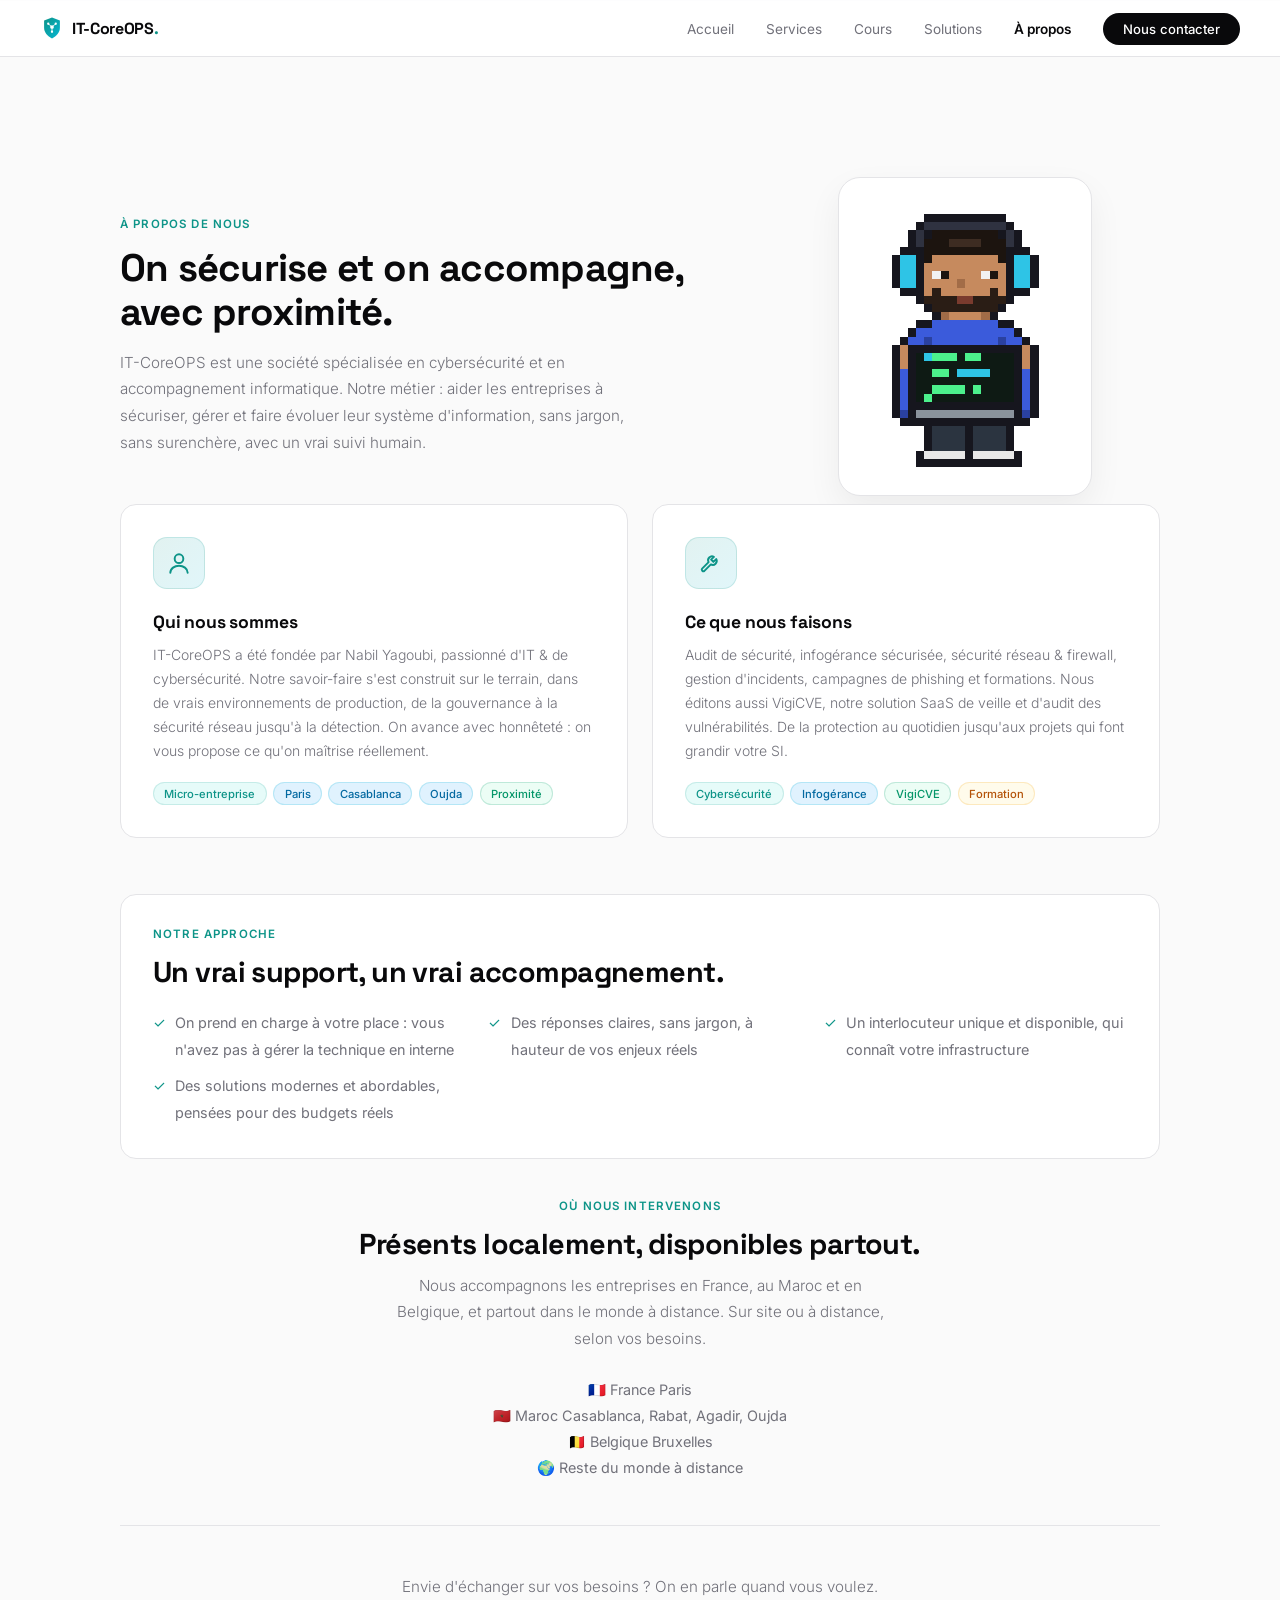
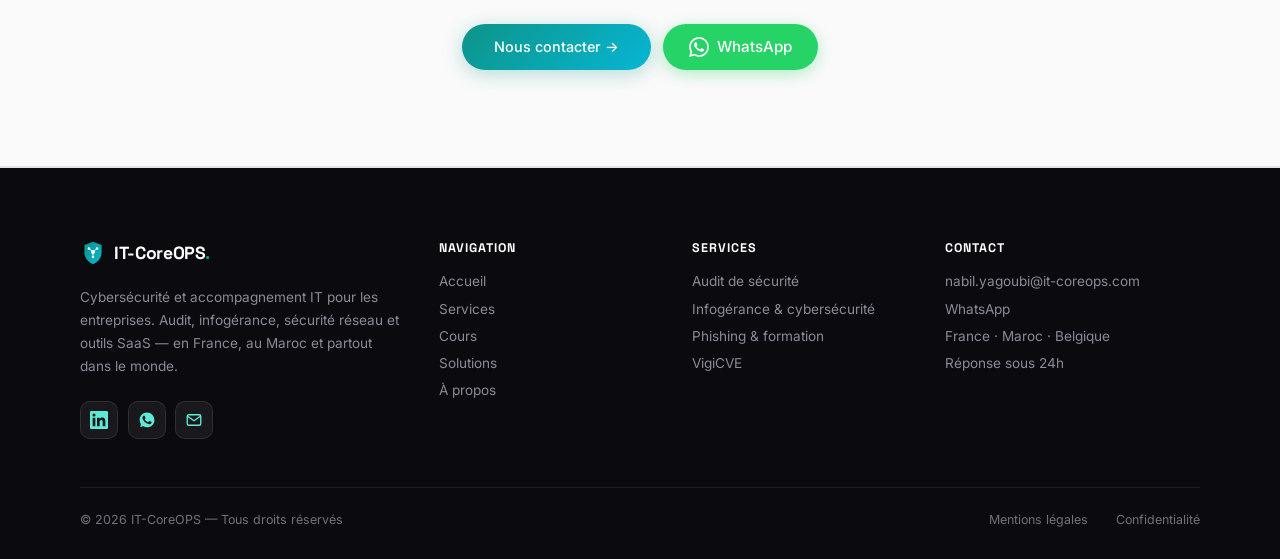
==== commit 8a788c3d: "Ajoute une illustration mascotte (pixel-art) sur la page À propos Co-Authored-By: Claude Opus 4.8 <n" ====
--- a/a-propos.html
+++ b/a-propos.html
@@ -327,6 +327,13 @@
     }
   </style>
   <link rel="stylesheet" href="ui.css?v=4" />
+  <style>
+    .about-intro { display:grid; grid-template-columns:1.55fr 1fr; gap:3rem; align-items:center; margin-bottom:.5rem; }
+    .about-mascot { display:flex; justify-content:center; }
+    .about-mascot-frame { background:var(--white); border:1.5px solid var(--border); border-radius:22px; padding:1.75rem; box-shadow:0 14px 34px rgba(0,0,0,.06); }
+    .about-mascot img { image-rendering:pixelated; width:196px; height:auto; display:block; }
+    @media (max-width:760px) { .about-intro { grid-template-columns:1fr; gap:2rem; } .about-mascot { order:-1; } }
+  </style>
 </head>
 <body>
 
@@ -345,11 +352,20 @@
 
 <div class="services-bg" id="apropos" style="padding-top:5rem;min-height:calc(100vh - 200px)">
   <div class="section">
-    <div class="eyebrow">À propos de nous</div>
-    <h1 class="section-h">On sécurise et on accompagne,<br/>avec proximité.</h1>
-    <p class="section-sub">
-      IT-CoreOPS est une société spécialisée en cybersécurité et en accompagnement informatique. Notre métier : aider les entreprises à sécuriser, gérer et faire évoluer leur système d'information, sans jargon, sans surenchère, avec un vrai suivi humain.
-    </p>
+    <div class="about-intro">
+      <div>
+        <div class="eyebrow">À propos de nous</div>
+        <h1 class="section-h">On sécurise et on accompagne,<br/>avec proximité.</h1>
+        <p class="section-sub" style="margin-bottom:0">
+          IT-CoreOPS est une société spécialisée en cybersécurité et en accompagnement informatique. Notre métier : aider les entreprises à sécuriser, gérer et faire évoluer leur système d'information, sans jargon, sans surenchère, avec un vrai suivi humain.
+        </p>
+      </div>
+      <div class="about-mascot">
+        <div class="about-mascot-frame">
+          <img src="mascotte.png" alt="Illustration IT-CoreOPS — votre interlocuteur IT" width="196" />
+        </div>
+      </div>
+    </div>
 
     <div class="services-grid">
       <div class="scard">
@@ -445,7 +461,7 @@
       <a href="services.html">Audit de sécurité</a>
       <a href="services.html">Infogérance & cybersécurité</a>
       <a href="services.html">Phishing & formation</a>
-      <a href="solutions.html">VigiCVE</a>
+      <a href="vigicve.html">VigiCVE</a>
     </div>
     <div class="footer-col">
       <h4>Contact</h4>
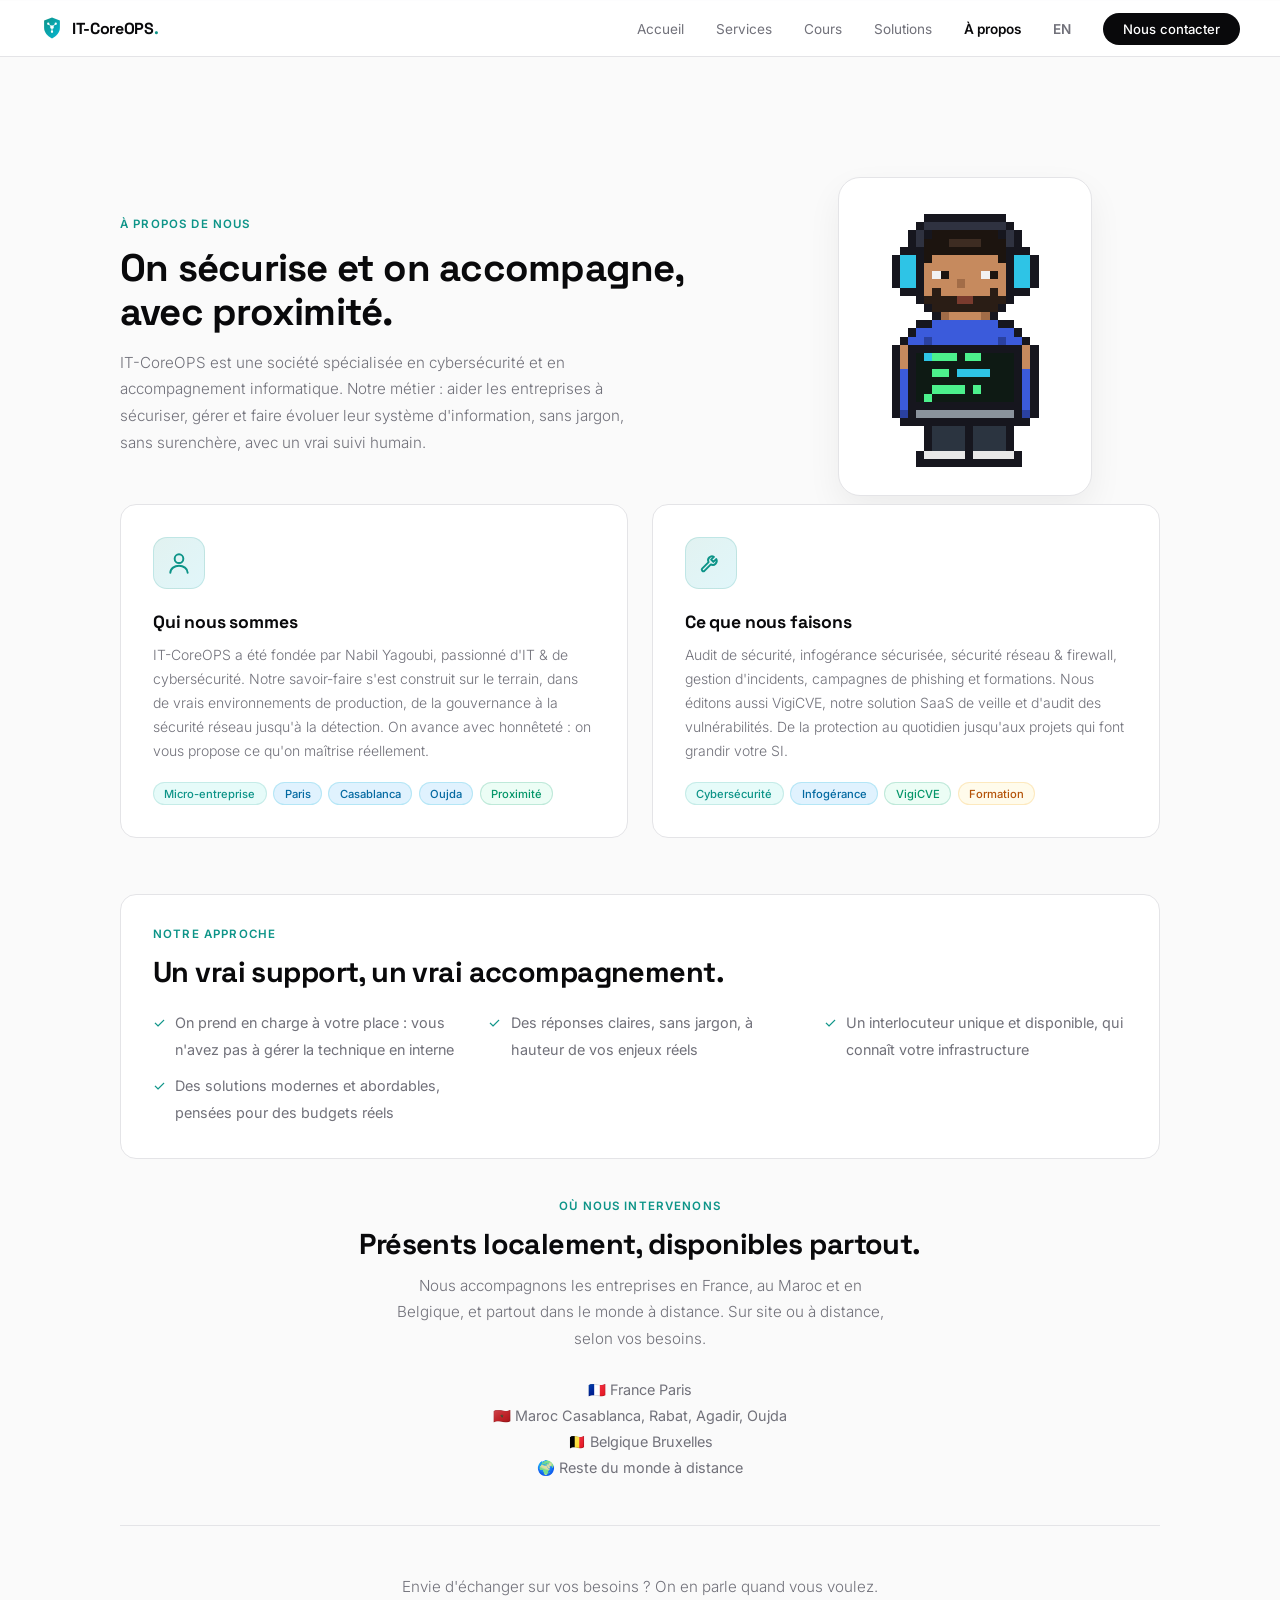
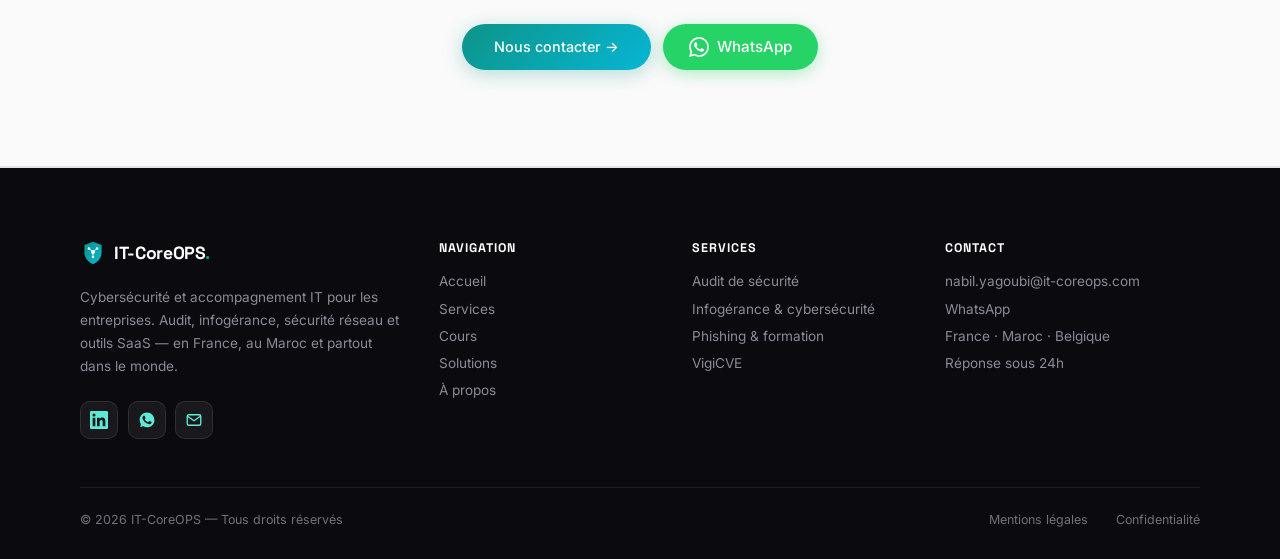
==== commit c1c62786: "Ajoute la version anglaise de l'accueil (en.html) + sélecteur de langue EN Nouvelle page en.html : p" ====
--- a/a-propos.html
+++ b/a-propos.html
@@ -346,6 +346,7 @@
     <li><a href="cours.html">Cours</a></li>
     <li><a href="solutions.html">Solutions</a></li>
     <li><a href="a-propos.html" class="active" style="color:var(--black);font-weight:600">À propos</a></li>
+    <li><a href="en.html" style="font-weight:600">EN</a></li>
     <li><a href="index.html#contact" class="nav-btn">Nous contacter</a></li>
   </ul>
 </nav>
